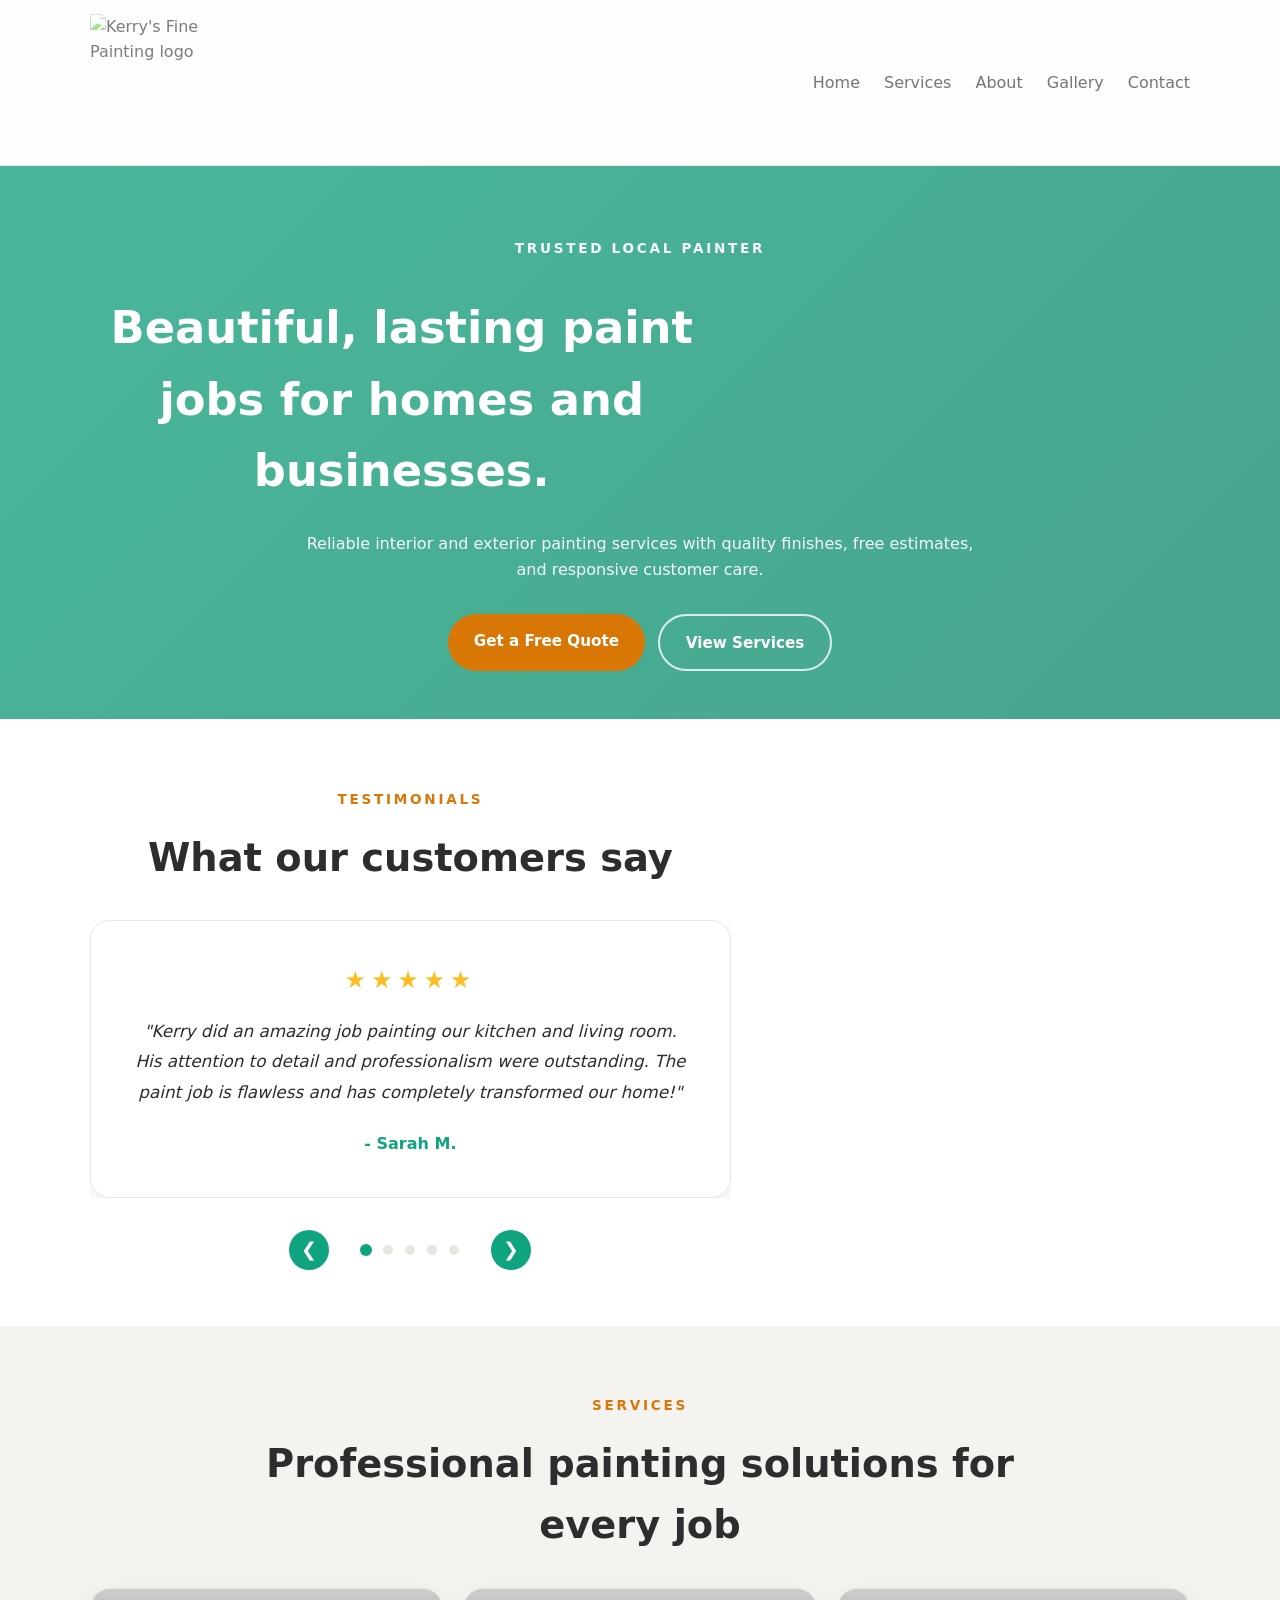
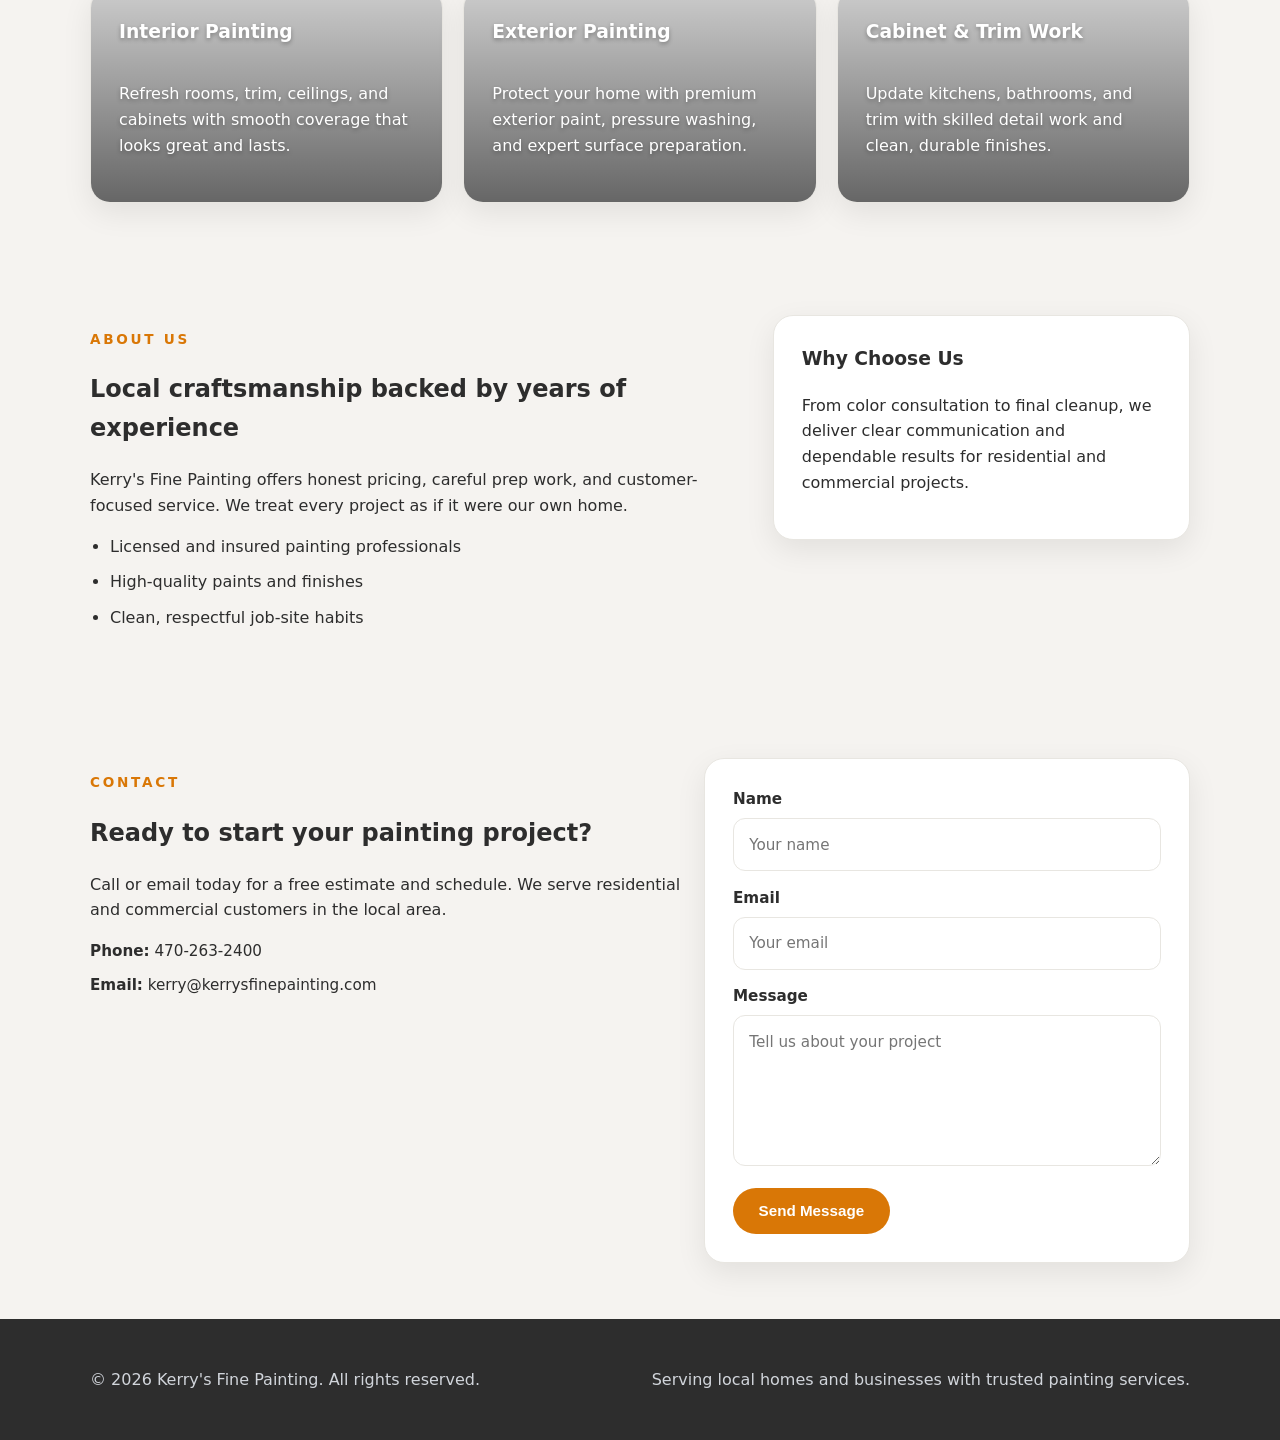
==== index.html @ 7d9687d8 "Add files via upload" ====
<!DOCTYPE html>
<html lang="en">
<head>
  <meta charset="UTF-8" />
  <meta name="viewport" content="width=device-width, initial-scale=1.0" />
  <title>Kerry's Fine Painting</title>
  <link rel="stylesheet" href="styles.css" />
</head>
<body>
  <header class="site-header">
    <div class="container header-inner">
      <a class="brand" href="#home">
        <img class="brand-icon" src="LensIconAsset%203@4x.png" alt="Kerry's Fine Painting logo">
      </a>
      <button class="nav-toggle" aria-label="Open navigation menu">Menu</button>
      <nav class="site-nav">
        <a href="#home">Home</a>
        <a href="#services">Services</a>
        <a href="#about">About</a>
        <a href="gallery.html">Gallery</a>
        <a href="#contact">Contact</a>
      </nav>
    </div>
  </header>

  <main>
    <section id="home" class="hero-section">
      <div class="container hero-content">
        <p class="eyebrow">Trusted Local Painter</p>
        <h1>Beautiful, lasting paint jobs for homes and businesses.</h1>
        <p>Reliable interior and exterior painting services with quality finishes, free estimates, and responsive customer care.</p>
        <div class="hero-actions">
          <a class="button primary" href="#contact">Get a Free Quote</a>
          <a class="button secondary" href="#services">View Services</a>
        </div>
      </div>
    </section>

    <section id="testimonials" class="section testimonials-section">
      <div class="container testimonials-container">
        <div class="testimonials-content">
          <div class="section-heading">
            <p class="eyebrow">Testimonials</p>
            <h2>What our customers say</h2>
          </div>
          <div class="testimonials-carousel">
            <div class="testimonial-slide active">
              <div class="testimonial-card">
                <div class="stars">★★★★★</div>
                <p class="review-text">"Kerry did an amazing job painting our kitchen and living room. His attention to detail and professionalism were outstanding. The paint job is flawless and has completely transformed our home!"</p>
                <p class="reviewer-name">- Sarah M.</p>
              </div>
            </div>
            <div class="testimonial-slide">
              <div class="testimonial-card">
                <div class="stars">★★★★★</div>
                <p class="review-text">"Highly recommend Kerry's Fine Painting! They showed up on time, cleaned up after themselves, and the quality of work is exceptional. We had our master bedroom painted and it looks beautiful."</p>
                <p class="reviewer-name">- James T.</p>
              </div>
            </div>
            <div class="testimonial-slide">
              <div class="testimonial-card">
                <div class="stars">★★★★★</div>
                <p class="review-text">"Kerry painted our exterior trim and new cabinets in our bathroom. The work quality is outstanding and the pricing was fair. Will definitely hire again for future projects!"</p>
                <p class="reviewer-name">- Maria G.</p>
              </div>
            </div>
            <div class="testimonial-slide">
              <div class="testimonial-card">
                <div class="stars">★★★★★</div>
                <p class="review-text">"Professional, reliable, and detail-oriented. Kerry painted our entire house interior and we couldn't be happier with the results. Highly trusted and would recommend to anyone!"</p>
                <p class="reviewer-name">- David L.</p>
              </div>
            </div>
            <div class="testimonial-slide">
              <div class="testimonial-card">
                <div class="stars">★★★★★</div>
                <p class="review-text">"Great communication throughout the project. Kerry took time to discuss color options and made sure everything was perfect before finishing. Truly a professional painter!"</p>
                <p class="reviewer-name">- Jennifer K.</p>
              </div>
            </div>
          </div>
          <div class="testimonial-controls">
            <button class="testimonial-prev" aria-label="Previous testimonial">❮</button>
            <div class="testimonial-dots">
              <span class="dot active" data-slide="0"></span>
              <span class="dot" data-slide="1"></span>
              <span class="dot" data-slide="2"></span>
              <span class="dot" data-slide="3"></span>
              <span class="dot" data-slide="4"></span>
            </div>
            <button class="testimonial-next" aria-label="Next testimonial">❯</button>
          </div>
        </div>
      </div>
    </section>

    <section id="services" class="section services-section">
      <div class="container">
        <div class="section-heading">
          <p class="eyebrow">Services</p>
          <h2>Professional painting solutions for every job</h2>
        </div>
        <div class="service-grid">
          <article class="card" style="background-image: url('WEBSITE/Interior%20Painting%205.JPG')">
            <h3>Interior Painting</h3>
            <p>Refresh rooms, trim, ceilings, and cabinets with smooth coverage that looks great and lasts.</p>
          </article>
          <article class="card" style="background-image: url('WEBSITE/Exterior%20Trim%20Painting.JPG')">
            <h3>Exterior Painting</h3>
            <p>Protect your home with premium exterior paint, pressure washing, and expert surface preparation.</p>
          </article>
          <article class="card" style="background-image: url('WEBSITE/Kitchen%20Cabinet%20Painting%202.JPG')">
            <h3>Cabinet & Trim Work</h3>
            <p>Update kitchens, bathrooms, and trim with skilled detail work and clean, durable finishes.</p>
          </article>
        </div>
      </div>
    </section>

    <section id="about" class="section about-section">
      <div class="container about-grid">
        <div>
          <p class="eyebrow">About Us</p>
          <h2>Local craftsmanship backed by years of experience</h2>
          <p>Kerry's Fine Painting offers honest pricing, careful prep work, and customer-focused service. We treat every project as if it were our own home.</p>
          <ul>
            <li>Licensed and insured painting professionals</li>
            <li>High-quality paints and finishes</li>
            <li>Clean, respectful job-site habits</li>
          </ul>
        </div>
        <div class="about-card">
          <h3>Why Choose Us</h3>
          <p>From color consultation to final cleanup, we deliver clear communication and dependable results for residential and commercial projects.</p>
        </div>
      </div>
    </section>

    <section id="contact" class="section contact-section">
      <div class="container contact-grid">
        <div>
          <p class="eyebrow">Contact</p>
          <h2>Ready to start your painting project?</h2>
          <p>Call or email today for a free estimate and schedule. We serve residential and commercial customers in the local area.</p>
          <div class="contact-details">
            <p><strong>Phone:</strong> 470-263-2400</p>
            <p><strong>Email:</strong> kerry@kerrysfinepainting.com</p>
          </div>
        </div>
        <form class="contact-form" action="#" method="post">
          <label for="name">Name</label>
          <input type="text" id="name" name="name" placeholder="Your name" required />

          <label for="email">Email</label>
          <input type="email" id="email" name="email" placeholder="Your email" required />

          <label for="message">Message</label>
          <textarea id="message" name="message" rows="5" placeholder="Tell us about your project"></textarea>

          <button class="button primary" type="submit">Send Message</button>
        </form>
      </div>
    </section>
  </main>

  <footer class="site-footer">
    <div class="container footer-inner">
      <p>&copy; <span id="currentYear"></span> Kerry's Fine Painting. All rights reserved.</p>
      <p>Serving local homes and businesses with trusted painting services.</p>
    </div>
  </footer>

  <script src="script.js"></script>
</body>
</html>
---- styles.css ----
:root {
  --bg: #f5f3f0;
  --surface: #ffffff;
  --text: #2d2d2d;
  --muted: #757575;
  --primary: #10a37f;
  --primary-dark: #0d8a6b;
  --accent: #d97706;
  --border: #e8e6e1;
  --shadow: 0 10px 30px rgba(0, 0, 0, 0.08);
}

* {
  box-sizing: border-box;
}

body {
  margin: 0;
  font-family: Inter, system-ui, -apple-system, BlinkMacSystemFont, "Segoe UI", sans-serif;
  background: var(--bg);
  color: var(--text);
  line-height: 1.6;
}

a {
  color: inherit;
  text-decoration: none;
}

.container {
  width: min(1100px, calc(100% - 2rem));
  margin: 0 auto;
}

.site-header {
  background: #ffffffcc;
  backdrop-filter: blur(10px);
  position: sticky;
  top: 0;
  z-index: 10;
  border-bottom: 1px solid rgba(229, 231, 235, 0.8);
}

.header-inner {
  display: flex;
  align-items: center;
  justify-content: space-between;
  gap: 1rem;
  padding: 0.85rem 0;
}

.brand {
  display: flex;
  align-items: center;
  justify-content: center;
}

.brand-icon {
  width: 138px;
  height: 138px;
  flex-shrink: 0;
  object-fit: contain;
  opacity: 0.65;
  filter: brightness(1.25);
  transition: opacity 0.3s ease;
}

.brand-icon:hover {
  opacity: 0.75;
}

.site-nav {
  display: flex;
  gap: 1.5rem;
  flex-wrap: wrap;
}

.site-nav a {
  color: var(--muted);
  font-weight: 500;
}

.nav-toggle {
  display: none;
  border: 1px solid var(--border);
  background: var(--surface);
  color: var(--text);
  padding: 0.75rem 1rem;
  border-radius: 999px;
}

.hero-section {
  min-height: 60vh;
  display: grid;
  place-items: center;
  background: linear-gradient(135deg, rgba(16, 163, 127, 0.75) 0%, rgba(13, 138, 107, 0.75) 100%), 
              url('WEBSITE/2-story%20great%20room%20painting.JPG') center/cover no-repeat;
  padding: 3rem 0;
}

.hero-content {
  text-align: center;
}

.eyebrow {
  text-transform: uppercase;
  letter-spacing: 0.2em;
  color: #d97706;
  font-weight: 700;
  margin-bottom: 1rem;
  font-size: 0.85rem;
}

.hero-content h1 {
  font-size: clamp(2rem, 3.5vw, 3.2rem);
  margin: 0;
  max-width: 20ch;
  color: white;
}

.hero-content p {
  max-width: 42rem;
  margin: 1.5rem auto 2rem;
  color: rgba(255, 255, 255, 0.95);
}

.hero-actions {
  display: flex;
  gap: 0.85rem;
  flex-wrap: wrap;
  justify-content: center;
}

.button {
  border: none;
  padding: 0.9rem 1.6rem;
  border-radius: 999px;
  cursor: pointer;
  font-weight: 600;
  transition: all 0.3s ease;
  font-size: 0.95rem;
}

.button.primary {
  background: #d97706;
  color: #ffffff;
}

.button.primary:hover {
  background: #b45309;
  transform: translateY(-2px);
}

.button.secondary {
  background: transparent;
  border: 2px solid rgba(255, 255, 255, 0.8);
  color: white;
}

.button.secondary:hover {
  background: rgba(255, 255, 255, 0.1);
  border-color: white;
}

.section {
  padding: 3.5rem 0;
}

.section-heading {
  text-align: center;
  margin-bottom: 2rem;
}

.section-heading h2 {
  margin: 0.75rem auto 0;
  max-width: 48rem;
  font-size: clamp(1.75rem, 3vw, 2.5rem);
}

.service-grid,
.gallery-grid,
.about-grid,
.contact-grid {
  display: grid;
  gap: 1.25rem;
}

.service-grid {
  grid-template-columns: repeat(auto-fit, minmax(200px, 1fr));
}

.card,
.about-card,
.gallery-item,
.contact-form {
  background: var(--surface);
  border: 1px solid var(--border);
  border-radius: 1.25rem;
  padding: 1.75rem;
  box-shadow: var(--shadow);
}

.service-grid .card {
  position: relative;
  overflow: hidden;
  background-size: cover;
  background-position: center;
  min-height: 200px;
  display: flex;
  flex-direction: column;
  justify-content: flex-end;
  color: white;
  text-shadow: 0 2px 4px rgba(0, 0, 0, 0.3);
}

.service-grid .card::before {
  content: '';
  position: absolute;
  top: 0;
  left: 0;
  right: 0;
  bottom: 0;
  background: linear-gradient(to top, rgba(0, 0, 0, 0.6), rgba(0, 0, 0, 0.2));
  z-index: 1;
}

.service-grid .card h3,
.service-grid .card p {
  position: relative;
  z-index: 2;
}

.service-grid .card h3 {
  color: white;
}

.card h3,
.about-card h3 {
  margin-top: 0;
}

.about-grid {
  grid-template-columns: 1.35fr 0.85fr;
  align-items: start;
}

.about-section ul {
  padding-left: 1.25rem;
}

.about-section li {
  margin-bottom: 0.6rem;
}

/* ===== Gallery Styles ===== */
.gallery-header {
  text-align: center;
  margin-bottom: 4rem;
}

.gallery-header .section-heading h2 {
  font-size: 3rem;
  margin-bottom: 1rem;
}

.gallery-header .subtitle {
  font-size: 1.1rem;
  color: var(--text);
  opacity: 0.8;
  max-width: 600px;
  margin: 0 auto;
}

.gallery-filters-wrapper {
  display: flex;
  justify-content: center;
  margin-bottom: 3rem;
}

.gallery-filters {
  display: flex;
  gap: 1rem;
  flex-wrap: wrap;
  justify-content: center;
  align-items: center;
}

.filter-btn {
  padding: 0.75rem 1.5rem;
  border: 2px solid var(--text);
  background: transparent;
  color: var(--text);
  border-radius: 50px;
  font-size: 0.95rem;
  font-weight: 600;
  cursor: pointer;
  transition: all 0.3s ease;
  text-transform: uppercase;
  letter-spacing: 0.5px;
}

.filter-btn:hover {
  background: var(--primary);
  color: white;
  border-color: var(--primary);
  transform: translateY(-2px);
  box-shadow: 0 4px 12px rgba(16, 163, 127, 0.2);
}

.filter-btn.active {
  background: var(--primary);
  color: white;
  border-color: var(--primary);
  box-shadow: 0 4px 12px rgba(16, 163, 127, 0.3);
}

.gallery-grid {
  display: grid;
  grid-template-columns: repeat(auto-fill, minmax(250px, 1fr));
  gap: 1.5rem;
  animation: fadeIn 0.5s ease;
}

.gallery-item {
  position: relative;
  overflow: hidden;
  border-radius: 12px;
  aspect-ratio: 1;
  cursor: pointer;
  box-shadow: 0 4px 15px rgba(0, 0, 0, 0.08);
  transition: all 0.3s ease;
}

.gallery-item:hover {
  transform: translateY(-8px);
  box-shadow: 0 12px 30px rgba(0, 0, 0, 0.15);
}

.gallery-item.featured {
  grid-column: span 2;
  grid-row: span 2;
}

.gallery-item img {
  width: 100%;
  height: 100%;
  object-fit: cover;
  transition: transform 0.3s ease;
}

.gallery-item:hover img {
  transform: scale(1.05);
}

.gallery-overlay {
  position: absolute;
  top: 0;
  left: 0;
  right: 0;
  bottom: 0;
  background: linear-gradient(135deg, rgba(16, 163, 127, 0.85) 0%, rgba(217, 119, 6, 0.85) 100%);
  display: flex;
  flex-direction: column;
  justify-content: flex-end;
  padding: 2rem;
  opacity: 0;
  transition: opacity 0.3s ease;
}

.gallery-item:hover .gallery-overlay {
  opacity: 1;
}

.gallery-badge {
  display: inline-block;
  background: rgba(255, 255, 255, 0.25);
  color: white;
  padding: 0.5rem 1rem;
  border-radius: 25px;
  font-size: 0.75rem;
  font-weight: 700;
  text-transform: uppercase;
  letter-spacing: 0.5px;
  margin-bottom: 0.75rem;
  width: fit-content;
  backdrop-filter: blur(10px);
}

.gallery-overlay h3 {
  color: white;
  font-size: 1.3rem;
  font-weight: 700;
  margin: 0;
  line-height: 1.3;
}

.gallery-item.hidden {
  display: none;
}

@media (max-width: 900px) {
  .gallery-header .section-heading h2 {
    font-size: 2.2rem;
  }

  .gallery-grid {
    grid-template-columns: repeat(auto-fill, minmax(180px, 1fr));
    gap: 1.2rem;
  }

  .gallery-item.featured {
    grid-column: span 1;
    grid-row: span 1;
  }

  .filter-btn {
    padding: 0.6rem 1.2rem;
    font-size: 0.85rem;
  }
}

@media (max-width: 720px) {
  .gallery-section {
    padding: 3rem 0;
  }

  .gallery-header .section-heading h2 {
    font-size: 1.8rem;
  }

  .gallery-header .subtitle {
    font-size: 0.95rem;
  }

  .gallery-filters {
    gap: 0.75rem;
  }

  .filter-btn {
    padding: 0.5rem 1rem;
    font-size: 0.75rem;
  }

  .gallery-grid {
    grid-template-columns: repeat(auto-fill, minmax(150px, 1fr));
    gap: 0.75rem;
  }

  .gallery-overlay {
    padding: 1.5rem;
  }

  .gallery-overlay h3 {
    font-size: 1rem;
  }
}

/* Lightbox Modal */
.lightbox {
  display: none;
  position: fixed;
  top: 0;
  left: 0;
  width: 100%;
  height: 100%;
  background: rgba(0, 0, 0, 0.85);
  z-index: 1000;
  align-items: center;
  justify-content: center;
  padding: 1rem;
  animation: fadeIn 0.3s ease;
}

.lightbox.active {
  display: flex;
}

.lightbox-content {
  position: relative;
  max-width: 90%;
  max-height: 90vh;
  background: var(--surface);
  border-radius: 1rem;
  overflow: hidden;
  box-shadow: 0 50px 100px rgba(0, 0, 0, 0.3);
}

.lightbox-image {
  max-width: 100%;
  max-height: 80vh;
  display: block;
}

.lightbox-caption {
  padding: 1.5rem;
  text-align: center;
  font-weight: 600;
  color: var(--text);
  background: var(--surface);
}

.lightbox-close {
  position: absolute;
  top: 1rem;
  right: 1rem;
  background: rgba(0, 0, 0, 0.7);
  color: white;
  border: none;
  width: 2.5rem;
  height: 2.5rem;
  border-radius: 50%;
  cursor: pointer;
  font-size: 1.5rem;
  display: flex;
  align-items: center;
  justify-content: center;
  transition: background 0.3s ease;
  z-index: 1001;
}

.lightbox-close:hover {
  background: rgba(0, 0, 0, 0.9);
}

.lightbox-prev,
.lightbox-next {
  position: absolute;
  top: 50%;
  transform: translateY(-50%);
  background: rgba(0, 0, 0, 0.7);
  color: white;
  border: none;
  padding: 1rem;
  cursor: pointer;
  font-size: 1.5rem;
  transition: background 0.3s ease;
  z-index: 1001;
}

.lightbox-prev:hover,
.lightbox-next:hover {
  background: rgba(0, 0, 0, 0.9);
}

.lightbox-prev {
  left: 1rem;
}

.lightbox-next {
  right: 1rem;
}

@keyframes fadeIn {
  from {
    opacity: 0;
  }
  to {
    opacity: 1;
  }
}

.note {
  text-align: center;
  color: var(--muted);
  margin-top: 1rem;
}

/* Testimonials Section */
.testimonials-section {
  background: var(--surface);
}

.testimonials-container {
  display: grid;
  grid-template-columns: 1.2fr 0.8fr;
  gap: 2rem;
  align-items: center;
}

.testimonials-content {
  grid-column: 1;
}

.testimonials-carousel {
  position: relative;
  overflow: hidden;
  margin-bottom: 2rem;
}

.testimonial-slide {
  display: none;
  animation: slideIn 0.5s ease;
}

.testimonial-slide.active {
  display: block;
}

@keyframes slideIn {
  from {
    opacity: 0;
    transform: translateX(20px);
  }
  to {
    opacity: 1;
    transform: translateX(0);
  }
}

.testimonial-card {
  background: var(--surface);
  border: 1px solid var(--border);
  border-radius: 1.25rem;
  padding: 2.5rem;
  box-shadow: var(--shadow);
  text-align: center;
  max-width: 700px;
  margin: 0 auto;
}

.testimonial-card .stars {
  font-size: 1.5rem;
  color: #fbbf24;
  margin-bottom: 1rem;
  letter-spacing: 0.2em;
}

.testimonial-card .review-text {
  font-size: 1.05rem;
  line-height: 1.8;
  color: var(--text);
  margin-bottom: 1.5rem;
  font-style: italic;
}

.testimonial-card .reviewer-name {
  font-weight: 600;
  color: var(--primary);
  margin: 0;
}

.testimonial-controls {
  display: flex;
  align-items: center;
  justify-content: center;
  gap: 2rem;
}

.testimonial-prev,
.testimonial-next {
  background: var(--primary);
  color: white;
  border: none;
  width: 40px;
  height: 40px;
  border-radius: 50%;
  cursor: pointer;
  font-size: 1.2rem;
  transition: all 0.3s ease;
  display: flex;
  align-items: center;
  justify-content: center;
}

.testimonial-prev:hover,
.testimonial-next:hover {
  background: var(--primary-dark);
  transform: scale(1.1);
}

.testimonial-dots {
  display: flex;
  gap: 0.75rem;
}

.dot {
  width: 10px;
  height: 10px;
  border-radius: 50%;
  background: var(--border);
  cursor: pointer;
  transition: all 0.3s ease;
}

.dot.active {
  background: var(--primary);
  transform: scale(1.2);
}

.contact-grid {
  grid-template-columns: 1.1fr 0.9fr;
  align-items: start;
}

.contact-details p {
  margin: 0.6rem 0;
  font-size: 0.95rem;
}

.contact-form label {
  display: block;
  margin-bottom: 0.4rem;
  font-weight: 600;
  font-size: 0.95rem;
}

.contact-form input,
.contact-form textarea {
  width: 100%;
  padding: 0.85rem 0.95rem;
  border-radius: 0.75rem;
  border: 1px solid var(--border);
  margin-bottom: 0.9rem;
  font: inherit;
  font-size: 0.95rem;
}

.site-footer {
  background: #2d2d2d;
  color: #d1d5db;
  padding: 2rem 0;
}

.footer-inner {
  display: flex;
  flex-wrap: wrap;
  gap: 1rem;
  justify-content: space-between;
}

@media (max-width: 900px) {
  .about-grid,
  .contact-grid {
    grid-template-columns: 1fr;
  }

  .testimonials-container {
    grid-template-columns: 1fr;
  }

  .testimonials-content {
    grid-column: 1;
  }
}

@media (max-width: 720px) {
  .header-inner {
    flex-wrap: wrap;
  }

  .site-nav {
    width: 100%;
    justify-content: center;
  }

  .nav-toggle {
    display: block;
  }

  .gallery-filters {
    gap: 0.5rem;
  }

  .filter-btn {
    padding: 0.5rem 0.9rem;
    font-size: 0.85rem;
  }

  .lightbox-prev,
  .lightbox-next {
    padding: 0.75rem;
    font-size: 1.25rem;
  }

  .lightbox-close {
    width: 2rem;
    height: 2rem;
    font-size: 1.25rem;
  }

  .testimonial-card {
    padding: 1.5rem;
  }

  .testimonial-card .review-text {
    font-size: 0.95rem;
  }

  .testimonial-prev,
  .testimonial-next {
    width: 35px;
    height: 35px;
    font-size: 1rem;
  }

  .testimonial-controls {
    gap: 1rem;
  }
}

@media (prefers-reduced-motion: reduce) {
  *,
  *::before,
  *::after {
    animation-duration: 0.001ms !important;
    animation-iteration-count: 1 !important;
    transition-duration: 0.001ms !important;
    scroll-behavior: auto !important;
  }
}
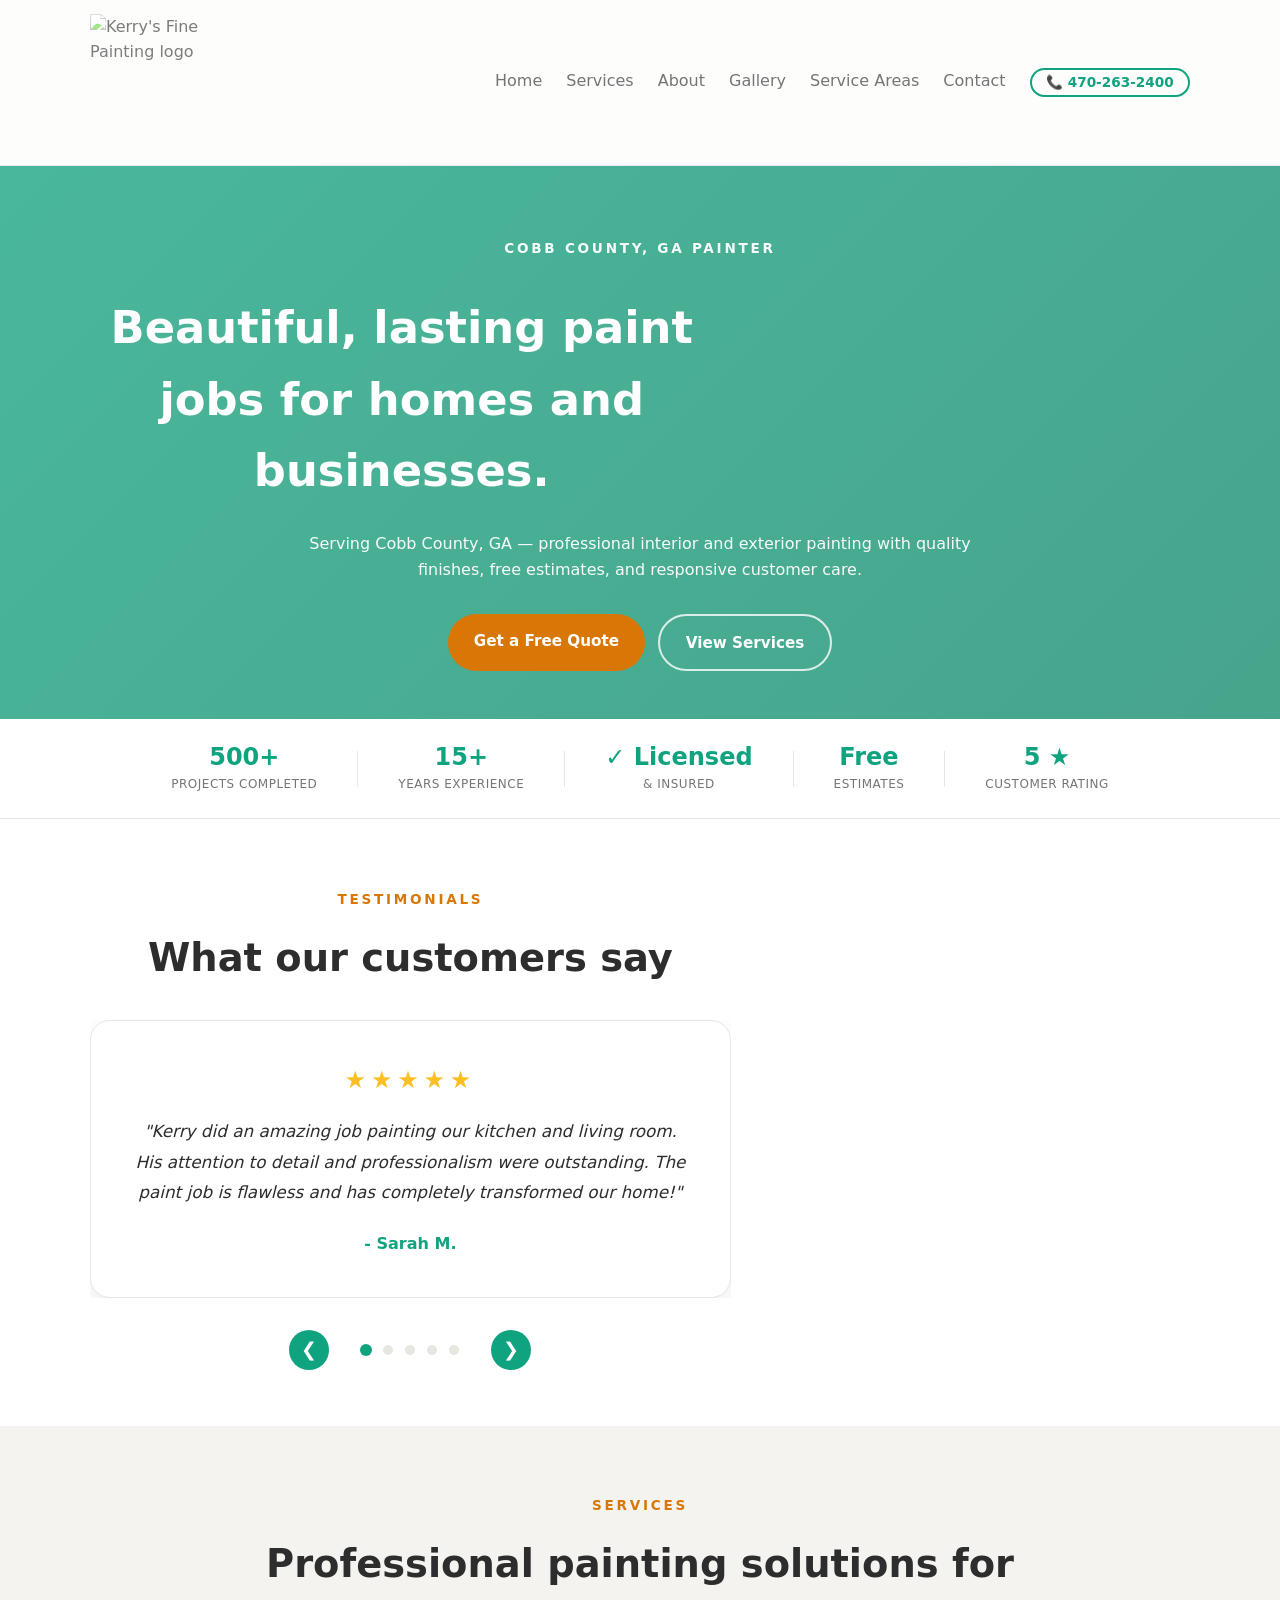
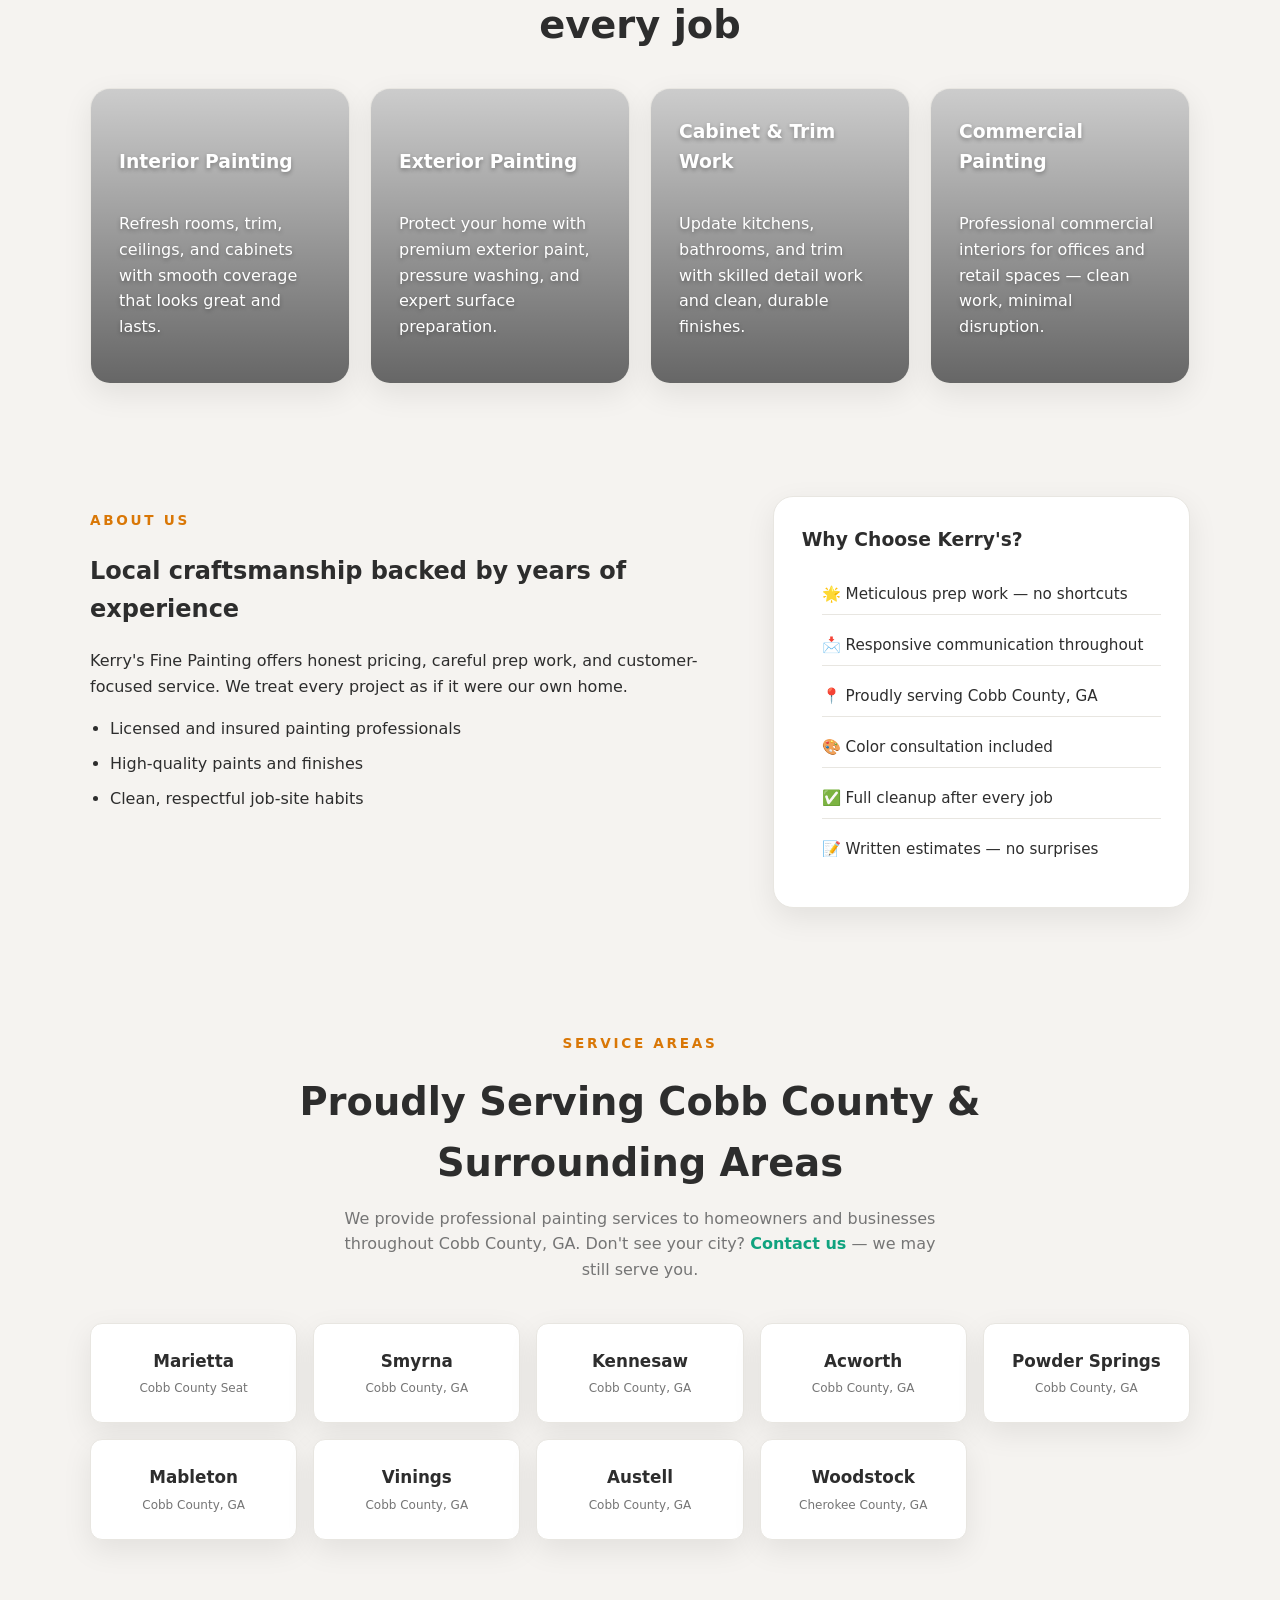
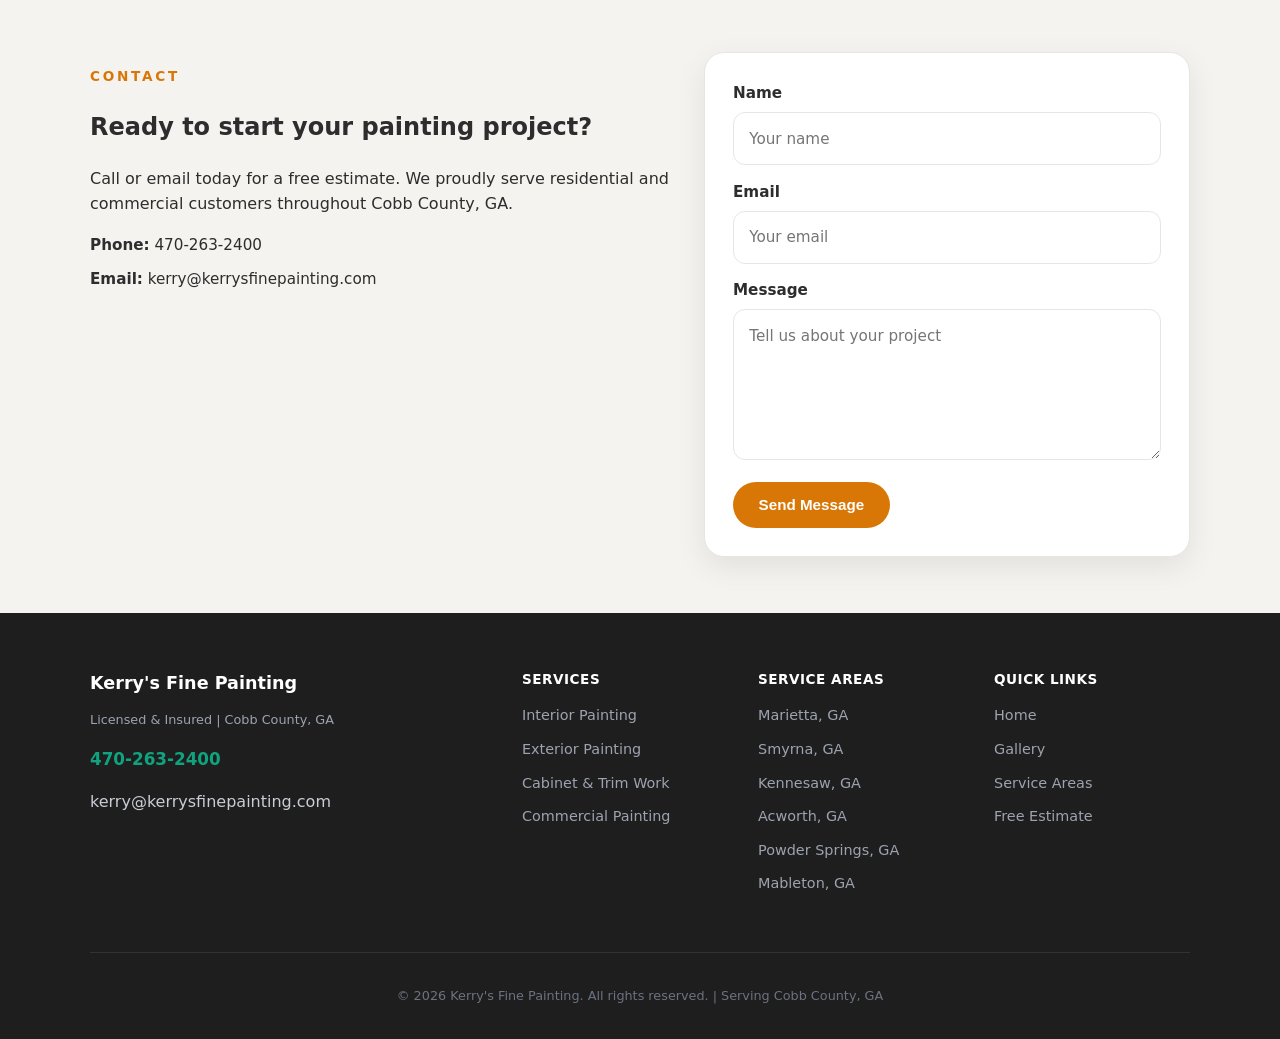
==== commit a080b3b4: "Major update: expanded gallery, SEO, service areas page, trust bar, footer redesign, Formspree conta" ====
--- a/index.html
+++ b/index.html
@@ -3,8 +3,51 @@
 <head>
   <meta charset="UTF-8" />
   <meta name="viewport" content="width=device-width, initial-scale=1.0" />
-  <title>Kerry's Fine Painting</title>
+  <title>Kerry's Fine Painting | Cobb County, GA Interior &amp; Exterior Painter</title>
+  <meta name="description" content="Kerry's Fine Painting offers professional interior and exterior painting, cabinet painting, and commercial painting in Cobb County, GA. Free estimates. Call 470-263-2400." />
+  <meta name="robots" content="index, follow" />
+  <link rel="canonical" href="https://mthiede67.github.io/" />
+  <meta property="og:type" content="website" />
+  <meta property="og:title" content="Kerry's Fine Painting | Cobb County, GA" />
+  <meta property="og:description" content="Professional interior and exterior painting in Cobb County, GA. Free estimates — call 470-263-2400." />
+  <meta property="og:url" content="https://mthiede67.github.io/" />
+  <meta property="og:image" content="https://mthiede67.github.io/WEBSITE/Great%20Room%20Painting.JPG" />
+  <link rel="icon" type="image/png" href="WEBSITE/Paint%20Bucket%20Logo.png" />
   <link rel="stylesheet" href="styles.css" />
+  <!-- Google Analytics — sign up at analytics.google.com, then replace G-XXXXXXXXXX with your Measurement ID -->
+  <!--
+  <script async src="https://www.googletagmanager.com/gtag/js?id=G-XXXXXXXXXX"></script>
+  <script>
+    window.dataLayer = window.dataLayer || [];
+    function gtag(){dataLayer.push(arguments);}
+    gtag('js', new Date());
+    gtag('config', 'G-XXXXXXXXXX');
+  </script>
+  -->
+  <script type="application/ld+json">
+  {
+    "@context": "https://schema.org",
+    "@type": "LocalBusiness",
+    "name": "Kerry's Fine Painting",
+    "telephone": "+14702632400",
+    "email": "kerry@kerrysfinepainting.com",
+    "address": {
+      "@type": "PostalAddress",
+      "addressLocality": "Cobb County",
+      "addressRegion": "GA",
+      "addressCountry": "US"
+    },
+    "url": "https://mthiede67.github.io",
+    "image": "https://mthiede67.github.io/WEBSITE/Great%20Room%20Painting.JPG",
+    "description": "Professional interior and exterior painting services in Cobb County, GA.",
+    "areaServed": [
+      "Marietta, GA", "Smyrna, GA", "Kennesaw, GA", "Acworth, GA",
+      "Powder Springs, GA", "Austell, GA", "Mableton, GA", "Vinings, GA",
+      "Cobb County, GA"
+    ],
+    "priceRange": "$$"
+  }
+  </script>
 </head>
 <body>
   <header class="site-header">
@@ -18,7 +61,9 @@
         <a href="#services">Services</a>
         <a href="#about">About</a>
         <a href="gallery.html">Gallery</a>
+        <a href="service-areas.html">Service Areas</a>
         <a href="#contact">Contact</a>
+        <a href="tel:4702632400" class="header-phone-link">&#128222; 470-263-2400</a>
       </nav>
     </div>
   </header>
@@ -26,12 +71,44 @@
   <main>
     <section id="home" class="hero-section">
       <div class="container hero-content">
-        <p class="eyebrow">Trusted Local Painter</p>
+        <p class="eyebrow">Cobb County, GA Painter</p>
         <h1>Beautiful, lasting paint jobs for homes and businesses.</h1>
-        <p>Reliable interior and exterior painting services with quality finishes, free estimates, and responsive customer care.</p>
+        <p>Serving Cobb County, GA — professional interior and exterior painting with quality finishes, free estimates, and responsive customer care.</p>
         <div class="hero-actions">
           <a class="button primary" href="#contact">Get a Free Quote</a>
           <a class="button secondary" href="#services">View Services</a>
+        </div>
+      </div>
+    </section>
+
+    <!-- Trust Bar -->
+    <section class="trust-bar-section">
+      <div class="container">
+        <div class="trust-bar">
+          <div class="trust-item">
+            <span class="trust-num">500+</span>
+            <span class="trust-label">Projects Completed</span>
+          </div>
+          <div class="trust-divider"></div>
+          <div class="trust-item">
+            <span class="trust-num">15+</span>
+            <span class="trust-label">Years Experience</span>
+          </div>
+          <div class="trust-divider"></div>
+          <div class="trust-item">
+            <span class="trust-num">&#10003; Licensed</span>
+            <span class="trust-label">&amp; Insured</span>
+          </div>
+          <div class="trust-divider"></div>
+          <div class="trust-item">
+            <span class="trust-num">Free</span>
+            <span class="trust-label">Estimates</span>
+          </div>
+          <div class="trust-divider"></div>
+          <div class="trust-item">
+            <span class="trust-num">5 &#9733;</span>
+            <span class="trust-label">Customer Rating</span>
+          </div>
         </div>
       </div>
     </section>
@@ -111,8 +188,12 @@
             <p>Protect your home with premium exterior paint, pressure washing, and expert surface preparation.</p>
           </article>
           <article class="card" style="background-image: url('WEBSITE/Kitchen%20Cabinet%20Painting%202.JPG')">
-            <h3>Cabinet & Trim Work</h3>
+            <h3>Cabinet &amp; Trim Work</h3>
             <p>Update kitchens, bathrooms, and trim with skilled detail work and clean, durable finishes.</p>
+          </article>
+          <article class="card" style="background-image: url('WEBSITE/Commercial%20interior%20painting.JPG')">
+            <h3>Commercial Painting</h3>
+            <p>Professional commercial interiors for offices and retail spaces — clean work, minimal disruption.</p>
           </article>
         </div>
       </div>
@@ -131,8 +212,64 @@
           </ul>
         </div>
         <div class="about-card">
-          <h3>Why Choose Us</h3>
-          <p>From color consultation to final cleanup, we deliver clear communication and dependable results for residential and commercial projects.</p>
+          <h3>Why Choose Kerry's?</h3>
+          <ul class="about-card-list">
+            <li>&#127775; Meticulous prep work — no shortcuts</li>
+            <li>&#128233; Responsive communication throughout</li>
+            <li>&#128205; Proudly serving Cobb County, GA</li>
+            <li>&#127912; Color consultation included</li>
+            <li>&#9989; Full cleanup after every job</li>
+            <li>&#128221; Written estimates — no surprises</li>
+          </ul>
+        </div>
+      </div>
+    </section>
+
+    <!-- Service Areas -->
+    <section id="service-areas" class="section areas-section">
+      <div class="container">
+        <div class="section-heading">
+          <p class="eyebrow">Service Areas</p>
+          <h2>Proudly Serving Cobb County &amp; Surrounding Areas</h2>
+          <p class="areas-subtitle">We provide professional painting services to homeowners and businesses throughout Cobb County, GA. Don't see your city? <a href="#contact">Contact us</a> — we may still serve you.</p>
+        </div>
+        <div class="areas-grid">
+          <a href="service-areas.html#marietta" class="area-card">
+            <span class="area-name">Marietta</span>
+            <span class="area-sub">Cobb County Seat</span>
+          </a>
+          <a href="service-areas.html#smyrna" class="area-card">
+            <span class="area-name">Smyrna</span>
+            <span class="area-sub">Cobb County, GA</span>
+          </a>
+          <a href="service-areas.html#kennesaw" class="area-card">
+            <span class="area-name">Kennesaw</span>
+            <span class="area-sub">Cobb County, GA</span>
+          </a>
+          <a href="service-areas.html#acworth" class="area-card">
+            <span class="area-name">Acworth</span>
+            <span class="area-sub">Cobb County, GA</span>
+          </a>
+          <a href="service-areas.html#powder-springs" class="area-card">
+            <span class="area-name">Powder Springs</span>
+            <span class="area-sub">Cobb County, GA</span>
+          </a>
+          <a href="service-areas.html#mableton" class="area-card">
+            <span class="area-name">Mableton</span>
+            <span class="area-sub">Cobb County, GA</span>
+          </a>
+          <a href="service-areas.html#vinings" class="area-card">
+            <span class="area-name">Vinings</span>
+            <span class="area-sub">Cobb County, GA</span>
+          </a>
+          <a href="service-areas.html#austell" class="area-card">
+            <span class="area-name">Austell</span>
+            <span class="area-sub">Cobb County, GA</span>
+          </a>
+          <a href="service-areas.html#woodstock" class="area-card">
+            <span class="area-name">Woodstock</span>
+            <span class="area-sub">Cherokee County, GA</span>
+          </a>
         </div>
       </div>
     </section>
@@ -142,13 +279,16 @@
         <div>
           <p class="eyebrow">Contact</p>
           <h2>Ready to start your painting project?</h2>
-          <p>Call or email today for a free estimate and schedule. We serve residential and commercial customers in the local area.</p>
+          <p>Call or email today for a free estimate. We proudly serve residential and commercial customers throughout Cobb County, GA.</p>
           <div class="contact-details">
             <p><strong>Phone:</strong> 470-263-2400</p>
             <p><strong>Email:</strong> kerry@kerrysfinepainting.com</p>
           </div>
         </div>
-        <form class="contact-form" action="#" method="post">
+        <form class="contact-form" action="https://formspree.io/f/mrewgyzb" method="post">
+          <input type="hidden" name="_subject" value="New message from Kerry's Fine Painting website" />
+          <input type="hidden" name="_next" value="https://mthiede67.github.io/thank-you.html" />
+
           <label for="name">Name</label>
           <input type="text" id="name" name="name" placeholder="Your name" required />
 
@@ -166,8 +306,46 @@
 
   <footer class="site-footer">
     <div class="container footer-inner">
-      <p>&copy; <span id="currentYear"></span> Kerry's Fine Painting. All rights reserved.</p>
-      <p>Serving local homes and businesses with trusted painting services.</p>
+      <div class="footer-cols">
+        <div class="footer-col">
+          <p class="footer-brand">Kerry's Fine Painting</p>
+          <p class="footer-tagline">Licensed &amp; Insured | Cobb County, GA</p>
+          <p><a href="tel:4702632400" class="footer-phone">470-263-2400</a></p>
+          <p><a href="mailto:kerry@kerrysfinepainting.com">kerry@kerrysfinepainting.com</a></p>
+        </div>
+        <div class="footer-col">
+          <p class="footer-col-heading">Services</p>
+          <ul class="footer-links">
+            <li><a href="#services">Interior Painting</a></li>
+            <li><a href="#services">Exterior Painting</a></li>
+            <li><a href="#services">Cabinet &amp; Trim Work</a></li>
+            <li><a href="#services">Commercial Painting</a></li>
+          </ul>
+        </div>
+        <div class="footer-col">
+          <p class="footer-col-heading">Service Areas</p>
+          <ul class="footer-links">
+            <li><a href="service-areas.html#marietta">Marietta, GA</a></li>
+            <li><a href="service-areas.html#smyrna">Smyrna, GA</a></li>
+            <li><a href="service-areas.html#kennesaw">Kennesaw, GA</a></li>
+            <li><a href="service-areas.html#acworth">Acworth, GA</a></li>
+            <li><a href="service-areas.html#powder-springs">Powder Springs, GA</a></li>
+            <li><a href="service-areas.html#mableton">Mableton, GA</a></li>
+          </ul>
+        </div>
+        <div class="footer-col">
+          <p class="footer-col-heading">Quick Links</p>
+          <ul class="footer-links">
+            <li><a href="#home">Home</a></li>
+            <li><a href="gallery.html">Gallery</a></li>
+            <li><a href="service-areas.html">Service Areas</a></li>
+            <li><a href="#contact">Free Estimate</a></li>
+          </ul>
+        </div>
+      </div>
+      <div class="footer-bottom">
+        <p>&copy; <span id="currentYear"></span> Kerry's Fine Painting. All rights reserved. | Serving Cobb County, GA</p>
+      </div>
     </div>
   </footer>
 
--- a/styles.css
+++ b/styles.css
@@ -80,6 +80,23 @@
   font-weight: 500;
 }
 
+.header-phone-link {
+  color: var(--primary) !important;
+  font-weight: 700 !important;
+  white-space: nowrap;
+  border: 2px solid var(--primary);
+  border-radius: 50px;
+  padding: 0.35rem 0.9rem;
+  font-size: 0.85rem;
+  transition: all 0.2s ease;
+  line-height: 1;
+}
+
+.header-phone-link:hover {
+  background: var(--primary);
+  color: white !important;
+}
+
 .nav-toggle {
   display: none;
   border: 1px solid var(--border);
@@ -191,7 +208,6 @@
 
 .card,
 .about-card,
-.gallery-item,
 .contact-form {
   background: var(--surface);
   border: 1px solid var(--border);
@@ -252,51 +268,106 @@
   margin-bottom: 0.6rem;
 }
 
-/* ===== Gallery Styles ===== */
-.gallery-header {
+/* ===== Gallery Hero Section ===== */
+.gallery-hero-section {
+  background: linear-gradient(135deg, var(--surface) 0%, #f0fdf8 100%);
+  padding: 5rem 0 4rem;
   text-align: center;
-  margin-bottom: 4rem;
-}
-
-.gallery-header .section-heading h2 {
-  font-size: 3rem;
-  margin-bottom: 1rem;
-}
-
-.gallery-header .subtitle {
+  border-bottom: 1px solid var(--border);
+}
+
+.gallery-hero-content h1 {
+  font-size: clamp(2.5rem, 5vw, 4rem);
+  margin: 0.5rem 0 1rem;
+}
+
+.gallery-hero-subtitle {
   font-size: 1.1rem;
   color: var(--text);
-  opacity: 0.8;
-  max-width: 600px;
-  margin: 0 auto;
-}
-
+  opacity: 0.75;
+  max-width: 640px;
+  margin: 0 auto 2.5rem;
+  line-height: 1.7;
+}
+
+.gallery-stats-bar {
+  display: flex;
+  justify-content: center;
+  align-items: center;
+  gap: 0;
+  flex-wrap: wrap;
+  margin-top: 2rem;
+  background: var(--surface);
+  border: 1px solid var(--border);
+  border-radius: 1rem;
+  padding: 1.5rem 2rem;
+  box-shadow: var(--shadow);
+  max-width: 700px;
+  margin: 2rem auto 0;
+}
+
+.gallery-stat {
+  display: flex;
+  flex-direction: column;
+  align-items: center;
+  padding: 0 2rem;
+}
+
+.gallery-stat-num {
+  font-size: 2rem;
+  font-weight: 800;
+  color: var(--primary);
+  line-height: 1;
+}
+
+.gallery-stat-label {
+  font-size: 0.8rem;
+  color: var(--text);
+  opacity: 0.65;
+  text-transform: uppercase;
+  letter-spacing: 0.5px;
+  margin-top: 0.3rem;
+}
+
+.gallery-stat-divider {
+  width: 1px;
+  height: 40px;
+  background: var(--border);
+  flex-shrink: 0;
+}
+
+/* ===== Gallery Filters ===== */
 .gallery-filters-wrapper {
   display: flex;
   justify-content: center;
   margin-bottom: 3rem;
+  position: sticky;
+  top: 64px;
+  z-index: 10;
+  background: var(--bg);
+  padding: 1.25rem 0;
+  border-bottom: 1px solid var(--border);
 }
 
 .gallery-filters {
   display: flex;
-  gap: 1rem;
+  gap: 0.75rem;
   flex-wrap: wrap;
   justify-content: center;
   align-items: center;
 }
 
 .filter-btn {
-  padding: 0.75rem 1.5rem;
-  border: 2px solid var(--text);
-  background: transparent;
+  padding: 0.65rem 1.4rem;
+  border: 2px solid var(--border);
+  background: var(--surface);
   color: var(--text);
   border-radius: 50px;
-  font-size: 0.95rem;
+  font-size: 0.9rem;
   font-weight: 600;
   cursor: pointer;
-  transition: all 0.3s ease;
-  text-transform: uppercase;
-  letter-spacing: 0.5px;
+  transition: all 0.25s ease;
+  letter-spacing: 0.3px;
 }
 
 .filter-btn:hover {
@@ -304,7 +375,7 @@
   color: white;
   border-color: var(--primary);
   transform: translateY(-2px);
-  box-shadow: 0 4px 12px rgba(16, 163, 127, 0.2);
+  box-shadow: 0 4px 12px rgba(16, 163, 127, 0.25);
 }
 
 .filter-btn.active {
@@ -314,57 +385,57 @@
   box-shadow: 0 4px 12px rgba(16, 163, 127, 0.3);
 }
 
+/* ===== Gallery Grid (masonry columns) ===== */
 .gallery-grid {
-  display: grid;
-  grid-template-columns: repeat(auto-fill, minmax(250px, 1fr));
-  gap: 1.5rem;
-  animation: fadeIn 0.5s ease;
+  columns: 4 220px;
+  column-gap: 1rem;
+  animation: fadeIn 0.4s ease;
 }
 
 .gallery-item {
+  break-inside: avoid;
+  margin-bottom: 1rem;
   position: relative;
   overflow: hidden;
-  border-radius: 12px;
-  aspect-ratio: 1;
+  border-radius: 10px;
   cursor: pointer;
-  box-shadow: 0 4px 15px rgba(0, 0, 0, 0.08);
-  transition: all 0.3s ease;
+  display: block;
+  box-shadow: 0 2px 10px rgba(0, 0, 0, 0.08);
+  transition: transform 0.3s ease, box-shadow 0.3s ease;
 }
 
 .gallery-item:hover {
-  transform: translateY(-8px);
-  box-shadow: 0 12px 30px rgba(0, 0, 0, 0.15);
-}
-
-.gallery-item.featured {
-  grid-column: span 2;
-  grid-row: span 2;
+  transform: translateY(-6px);
+  box-shadow: 0 12px 30px rgba(0, 0, 0, 0.18);
 }
 
 .gallery-item img {
   width: 100%;
-  height: 100%;
-  object-fit: cover;
-  transition: transform 0.3s ease;
+  height: auto;
+  display: block;
+  transition: transform 0.4s ease;
 }
 
 .gallery-item:hover img {
-  transform: scale(1.05);
+  transform: scale(1.04);
+}
+
+.gallery-item figcaption {
+  display: none;
 }
 
 .gallery-overlay {
   position: absolute;
-  top: 0;
+  bottom: 0;
   left: 0;
   right: 0;
-  bottom: 0;
-  background: linear-gradient(135deg, rgba(16, 163, 127, 0.85) 0%, rgba(217, 119, 6, 0.85) 100%);
+  background: linear-gradient(to top, rgba(0,0,0,0.78) 0%, rgba(0,0,0,0.0) 100%);
+  padding: 2rem 1.25rem 1.25rem;
+  opacity: 0;
+  transition: opacity 0.3s ease;
   display: flex;
   flex-direction: column;
   justify-content: flex-end;
-  padding: 2rem;
-  opacity: 0;
-  transition: opacity 0.3s ease;
 }
 
 .gallery-item:hover .gallery-overlay {
@@ -373,85 +444,212 @@
 
 .gallery-badge {
   display: inline-block;
-  background: rgba(255, 255, 255, 0.25);
-  color: white;
-  padding: 0.5rem 1rem;
-  border-radius: 25px;
-  font-size: 0.75rem;
+  background: var(--primary);
+  color: white;
+  padding: 0.3rem 0.75rem;
+  border-radius: 20px;
+  font-size: 0.7rem;
   font-weight: 700;
   text-transform: uppercase;
   letter-spacing: 0.5px;
-  margin-bottom: 0.75rem;
+  margin-bottom: 0.5rem;
   width: fit-content;
-  backdrop-filter: blur(10px);
 }
 
 .gallery-overlay h3 {
   color: white;
-  font-size: 1.3rem;
+  font-size: 1rem;
   font-weight: 700;
   margin: 0;
   line-height: 1.3;
+  text-shadow: 0 1px 3px rgba(0,0,0,0.4);
 }
 
 .gallery-item.hidden {
   display: none;
 }
 
+/* ===== Load More ===== */
+.gallery-load-more {
+  text-align: center;
+  margin-top: 3rem;
+  padding-bottom: 1rem;
+}
+
+.btn-load-more {
+  padding: 0.9rem 2.5rem;
+  background: transparent;
+  border: 2px solid var(--primary);
+  color: var(--primary);
+  border-radius: 50px;
+  font-size: 1rem;
+  font-weight: 700;
+  cursor: pointer;
+  transition: all 0.25s ease;
+  letter-spacing: 0.3px;
+}
+
+.btn-load-more:hover {
+  background: var(--primary);
+  color: white;
+  transform: translateY(-2px);
+  box-shadow: 0 6px 18px rgba(16, 163, 127, 0.3);
+}
+
+.gallery-count-label {
+  margin-top: 0.75rem;
+  font-size: 0.85rem;
+  color: var(--text);
+  opacity: 0.55;
+}
+
+/* ===== Gallery CTA Section ===== */
+.gallery-cta-section {
+  background: linear-gradient(135deg, var(--primary) 0%, #0f8a6b 100%);
+  padding: 5rem 0;
+  text-align: center;
+  margin-top: 2rem;
+}
+
+.gallery-cta-content h2 {
+  color: white;
+  font-size: clamp(1.8rem, 3vw, 2.8rem);
+  margin-bottom: 1rem;
+}
+
+.gallery-cta-content p {
+  color: rgba(255,255,255,0.88);
+  font-size: 1.1rem;
+  margin-bottom: 2rem;
+  max-width: 520px;
+  margin-left: auto;
+  margin-right: auto;
+}
+
+.gallery-cta-buttons {
+  display: flex;
+  gap: 1rem;
+  justify-content: center;
+  flex-wrap: wrap;
+}
+
+.cta-btn-primary {
+  padding: 1rem 2.25rem;
+  background: white;
+  color: var(--primary);
+  border-radius: 50px;
+  font-size: 1rem;
+  font-weight: 700;
+  text-decoration: none;
+  transition: all 0.25s ease;
+  box-shadow: 0 4px 15px rgba(0,0,0,0.15);
+}
+
+.cta-btn-primary:hover {
+  transform: translateY(-3px);
+  box-shadow: 0 8px 25px rgba(0,0,0,0.2);
+}
+
+.cta-btn-secondary {
+  padding: 1rem 2.25rem;
+  background: transparent;
+  color: white;
+  border: 2px solid rgba(255,255,255,0.7);
+  border-radius: 50px;
+  font-size: 1rem;
+  font-weight: 700;
+  text-decoration: none;
+  transition: all 0.25s ease;
+}
+
+.cta-btn-secondary:hover {
+  background: rgba(255,255,255,0.15);
+  border-color: white;
+  transform: translateY(-3px);
+}
+
+/* ===== Gallery Responsive ===== */
 @media (max-width: 900px) {
-  .gallery-header .section-heading h2 {
-    font-size: 2.2rem;
-  }
-
   .gallery-grid {
-    grid-template-columns: repeat(auto-fill, minmax(180px, 1fr));
-    gap: 1.2rem;
-  }
-
-  .gallery-item.featured {
-    grid-column: span 1;
-    grid-row: span 1;
+    columns: 3 180px;
+  }
+
+  .gallery-filters-wrapper {
+    top: 56px;
   }
 
   .filter-btn {
-    padding: 0.6rem 1.2rem;
-    font-size: 0.85rem;
+    padding: 0.55rem 1.1rem;
+    font-size: 0.82rem;
+  }
+
+  .gallery-stat {
+    padding: 0 1.25rem;
   }
 }
 
 @media (max-width: 720px) {
-  .gallery-section {
-    padding: 3rem 0;
-  }
-
-  .gallery-header .section-heading h2 {
-    font-size: 1.8rem;
-  }
-
-  .gallery-header .subtitle {
-    font-size: 0.95rem;
+  .gallery-hero-section {
+    padding: 3.5rem 0 3rem;
+  }
+
+  .gallery-grid {
+    columns: 2 150px;
+    column-gap: 0.6rem;
+  }
+
+  .gallery-item {
+    margin-bottom: 0.6rem;
+  }
+
+  .gallery-stats-bar {
+    gap: 0.5rem;
+    padding: 1.25rem 1rem;
+  }
+
+  .gallery-stat {
+    padding: 0 0.75rem;
+  }
+
+  .gallery-stat-divider {
+    height: 30px;
+  }
+
+  .gallery-stat-num {
+    font-size: 1.5rem;
+  }
+
+  .gallery-filters-wrapper {
+    padding: 1rem 0;
   }
 
   .gallery-filters {
-    gap: 0.75rem;
+    gap: 0.5rem;
   }
 
   .filter-btn {
-    padding: 0.5rem 1rem;
+    padding: 0.45rem 0.9rem;
     font-size: 0.75rem;
   }
 
+  .gallery-cta-section {
+    padding: 3.5rem 0;
+  }
+}
+
+@media (max-width: 480px) {
   .gallery-grid {
-    grid-template-columns: repeat(auto-fill, minmax(150px, 1fr));
-    gap: 0.75rem;
-  }
-
-  .gallery-overlay {
-    padding: 1.5rem;
-  }
-
-  .gallery-overlay h3 {
-    font-size: 1rem;
+    columns: 2;
+    column-gap: 0.5rem;
+  }
+
+  .gallery-stat-divider {
+    display: none;
+  }
+
+  .gallery-stats-bar {
+    gap: 1rem;
+    justify-content: space-around;
   }
 }
 
@@ -565,6 +763,209 @@
   margin-top: 1rem;
 }
 
+/* ===== Trust Bar ===== */
+.trust-bar-section {
+  background: var(--surface);
+  border-bottom: 1px solid var(--border);
+  padding: 1.5rem 0;
+}
+
+.trust-bar {
+  display: flex;
+  align-items: center;
+  justify-content: center;
+  flex-wrap: wrap;
+  gap: 0;
+}
+
+.trust-item {
+  display: flex;
+  flex-direction: column;
+  align-items: center;
+  padding: 0 2.5rem;
+  text-align: center;
+}
+
+.trust-num {
+  font-size: 1.5rem;
+  font-weight: 800;
+  color: var(--primary);
+  line-height: 1.2;
+}
+
+.trust-label {
+  font-size: 0.75rem;
+  color: var(--muted);
+  text-transform: uppercase;
+  letter-spacing: 0.5px;
+  margin-top: 0.2rem;
+}
+
+.trust-divider {
+  width: 1px;
+  height: 36px;
+  background: var(--border);
+  flex-shrink: 0;
+}
+
+/* ===== About Card List ===== */
+.about-card-list {
+  list-style: none;
+  padding: 0;
+  margin: 0;
+}
+
+.about-card-list li {
+  padding: 0.5rem 0;
+  border-bottom: 1px solid var(--border);
+  font-size: 0.95rem;
+}
+
+.about-card-list li:last-child {
+  border-bottom: none;
+}
+
+/* ===== Service Areas Section (homepage) ===== */
+.areas-section {
+  background: var(--bg);
+}
+
+.areas-subtitle {
+  font-size: 1rem;
+  color: var(--muted);
+  max-width: 600px;
+  margin: 0.75rem auto 2.5rem;
+}
+
+.areas-subtitle a {
+  color: var(--primary);
+  font-weight: 600;
+}
+
+.areas-grid {
+  display: grid;
+  grid-template-columns: repeat(auto-fill, minmax(180px, 1fr));
+  gap: 1rem;
+}
+
+.area-card {
+  display: flex;
+  flex-direction: column;
+  align-items: center;
+  justify-content: center;
+  background: var(--surface);
+  border: 1px solid var(--border);
+  border-radius: 12px;
+  padding: 1.5rem 1rem;
+  text-align: center;
+  text-decoration: none;
+  transition: all 0.25s ease;
+  box-shadow: var(--shadow);
+}
+
+.area-card:hover {
+  border-color: var(--primary);
+  transform: translateY(-4px);
+  box-shadow: 0 8px 24px rgba(16, 163, 127, 0.15);
+}
+
+.area-name {
+  font-size: 1.05rem;
+  font-weight: 700;
+  color: var(--text);
+  display: block;
+}
+
+.area-sub {
+  font-size: 0.75rem;
+  color: var(--muted);
+  margin-top: 0.3rem;
+  display: block;
+}
+
+/* ===== Service Areas Page ===== */
+.areas-hero-section {
+  background: linear-gradient(135deg, var(--surface) 0%, #f0fdf8 100%);
+  padding: 4.5rem 0 3.5rem;
+  text-align: center;
+  border-bottom: 1px solid var(--border);
+}
+
+.areas-hero-section h1 {
+  font-size: clamp(2rem, 4vw, 3rem);
+  margin: 0.5rem 0 1rem;
+}
+
+.areas-hero-sub {
+  font-size: 1.05rem;
+  color: var(--muted);
+  max-width: 600px;
+  margin: 0 auto;
+  line-height: 1.7;
+}
+
+.areas-hero-sub a {
+  color: var(--primary);
+  font-weight: 700;
+}
+
+.city-sections {
+  background: var(--bg);
+}
+
+.city-block {
+  display: grid;
+  grid-template-columns: 1fr 1fr;
+  gap: 3rem;
+  align-items: center;
+  margin-bottom: 5rem;
+  padding-bottom: 5rem;
+  border-bottom: 1px solid var(--border);
+}
+
+.city-block:last-child {
+  border-bottom: none;
+  margin-bottom: 0;
+  padding-bottom: 0;
+}
+
+.city-block.reverse {
+  direction: rtl;
+}
+
+.city-block.reverse > * {
+  direction: ltr;
+}
+
+.city-block-img {
+  border-radius: 14px;
+  overflow: hidden;
+  box-shadow: 0 8px 30px rgba(0,0,0,0.12);
+}
+
+.city-block-img img {
+  width: 100%;
+  height: 340px;
+  object-fit: cover;
+  display: block;
+}
+
+.city-block-content h2 {
+  font-size: clamp(1.5rem, 2.5vw, 2rem);
+  margin: 0.5rem 0 1rem;
+}
+
+.city-block-content ul {
+  padding-left: 1.25rem;
+  margin-bottom: 1.5rem;
+}
+
+.city-block-content ul li {
+  margin-bottom: 0.4rem;
+  color: var(--muted);
+}
+
+/* ===== Footer Redesign ===== */
 /* Testimonials Section */
 .testimonials-section {
   background: var(--surface);
@@ -716,16 +1117,76 @@
 }
 
 .site-footer {
-  background: #2d2d2d;
-  color: #d1d5db;
-  padding: 2rem 0;
+  background: #1e1e1e;
+  color: #c9cdd4;
+  padding: 3.5rem 0 0;
+}
+
+.footer-cols {
+  display: grid;
+  grid-template-columns: 2fr 1fr 1fr 1fr;
+  gap: 2.5rem;
+  padding-bottom: 3rem;
+}
+
+.footer-brand {
+  font-size: 1.1rem;
+  font-weight: 800;
+  color: white;
+  margin: 0 0 0.3rem;
+}
+
+.footer-tagline {
+  font-size: 0.8rem;
+  color: #9ca3af;
+  margin-bottom: 0.75rem;
+}
+
+.footer-phone {
+  color: var(--primary);
+  font-weight: 700;
+  font-size: 1.05rem;
+}
+
+.footer-col-heading {
+  font-weight: 700;
+  color: white;
+  font-size: 0.85rem;
+  text-transform: uppercase;
+  letter-spacing: 0.5px;
+  margin: 0 0 0.75rem;
+}
+
+.footer-links {
+  list-style: none;
+  padding: 0;
+  margin: 0;
+}
+
+.footer-links li {
+  margin-bottom: 0.5rem;
+}
+
+.footer-links a {
+  color: #9ca3af;
+  font-size: 0.9rem;
+  transition: color 0.2s ease;
+}
+
+.footer-links a:hover {
+  color: var(--primary);
+}
+
+.footer-bottom {
+  border-top: 1px solid #333;
+  padding: 1.25rem 0;
+  text-align: center;
+  font-size: 0.8rem;
+  color: #6b7280;
 }
 
 .footer-inner {
-  display: flex;
-  flex-wrap: wrap;
-  gap: 1rem;
-  justify-content: space-between;
+  display: block;
 }
 
 @media (max-width: 900px) {
@@ -740,6 +1201,28 @@
 
   .testimonials-content {
     grid-column: 1;
+  }
+
+  .footer-cols {
+    grid-template-columns: 1fr 1fr;
+    gap: 2rem;
+  }
+
+  .city-block {
+    grid-template-columns: 1fr;
+    gap: 1.5rem;
+  }
+
+  .city-block.reverse {
+    direction: ltr;
+  }
+
+  .trust-item {
+    padding: 0 1.25rem;
+  }
+
+  .areas-grid {
+    grid-template-columns: repeat(auto-fill, minmax(140px, 1fr));
   }
 }
 
@@ -795,6 +1278,32 @@
 
   .testimonial-controls {
     gap: 1rem;
+  }
+
+  .footer-cols {
+    grid-template-columns: 1fr;
+    gap: 1.5rem;
+  }
+
+  .trust-bar {
+    gap: 1rem;
+    justify-content: space-around;
+  }
+
+  .trust-divider {
+    display: none;
+  }
+
+  .trust-item {
+    padding: 0.5rem 1rem;
+  }
+
+  .city-block-img img {
+    height: 240px;
+  }
+
+  .areas-grid {
+    grid-template-columns: repeat(2, 1fr);
   }
 }
 
